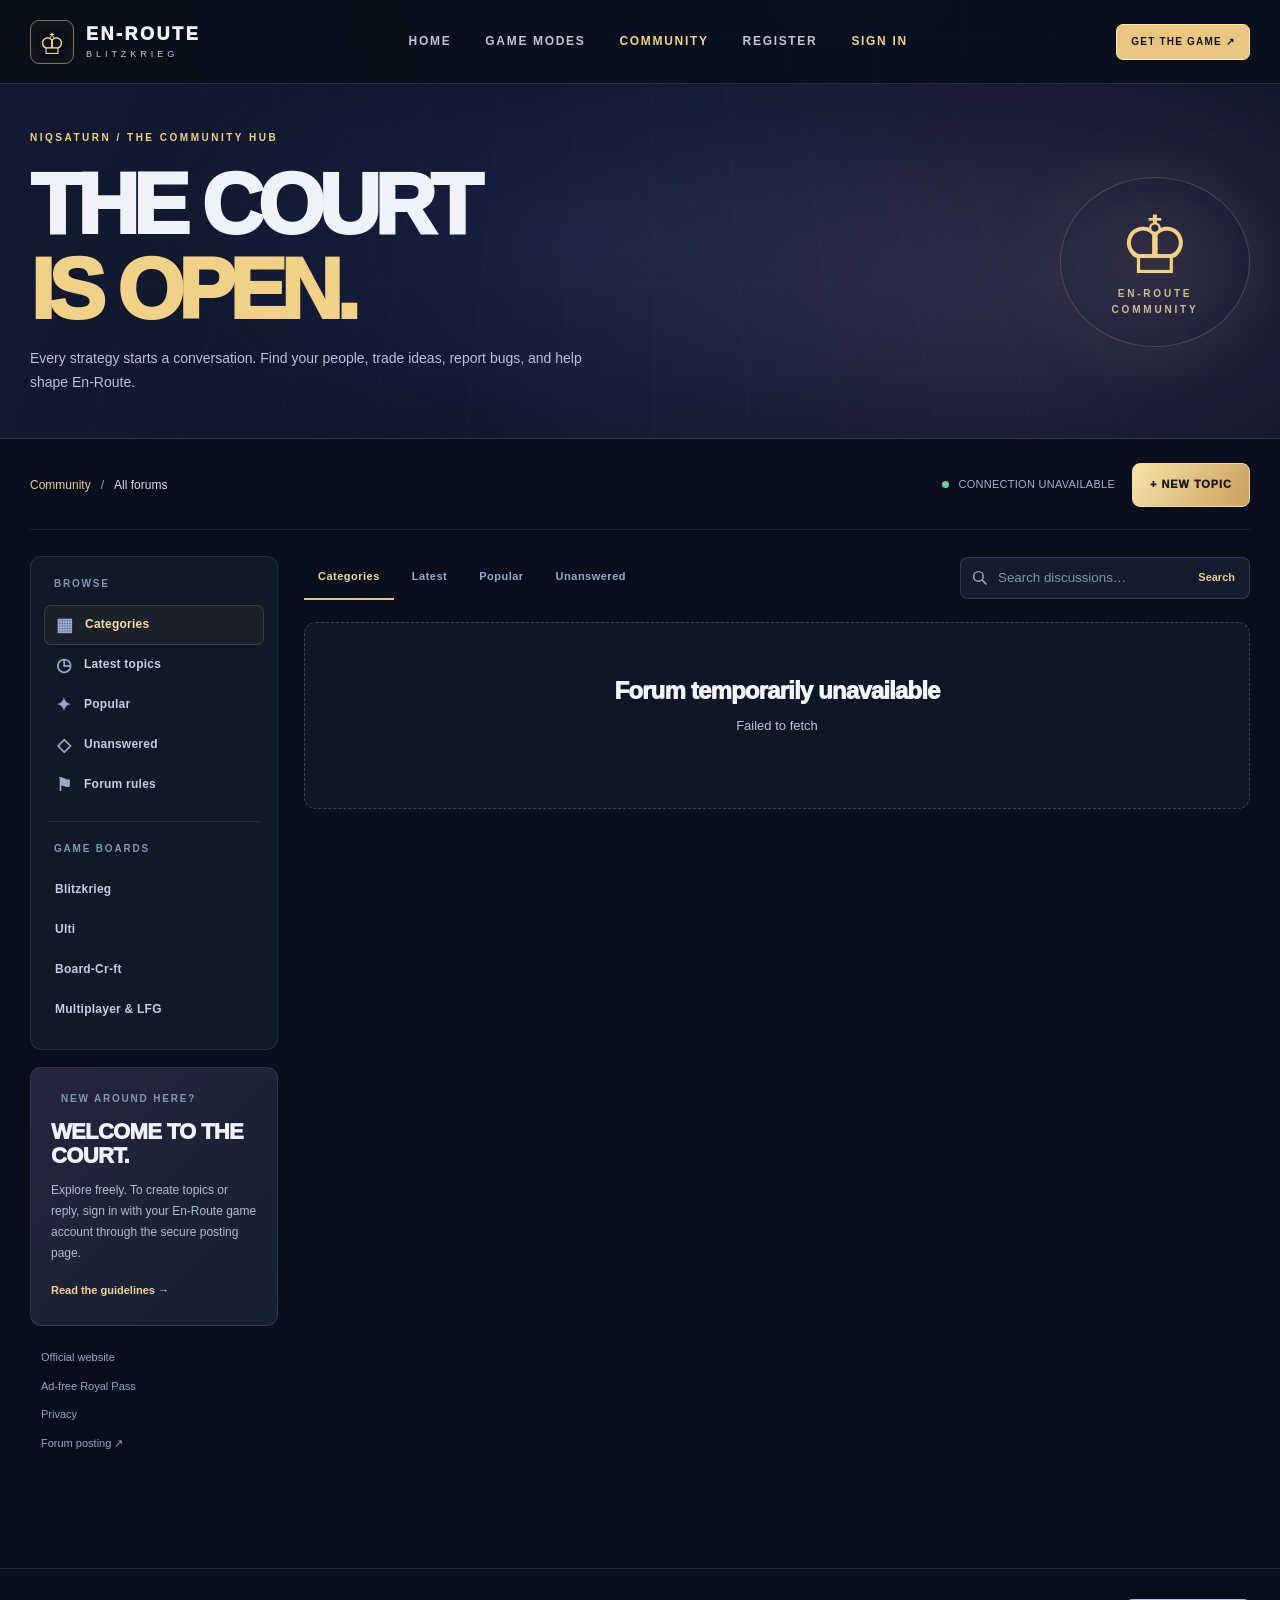
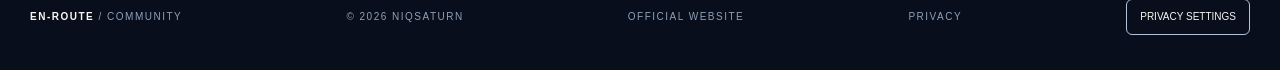
==== forum/index.html @ 425538ff "Add direct Sign in link to community navigation and refresh advertising asset version" ====
<!doctype html>
<html lang="en">
<head>
<meta charset="utf-8">
<meta name="viewport" content="width=device-width,initial-scale=1">
<meta name="theme-color" content="#080e1b">
<meta name="description" content="En-Route: Blitzkrieg community forums. Discuss chess survival, Ulti, Board-Cr-ft, multiplayer, strategy, patch notes and player support.">
<link rel="canonical" href="https://niqsaturn.github.io/forum/">
<meta property="og:type" content="website">
<meta property="og:site_name" content="En-Route: Blitzkrieg">
<meta property="og:title" content="Community Forums | En-Route: Blitzkrieg">
<meta property="og:description" content="Your next move starts a conversation. Game discussions, strategy, feedback, guides and community support.">
<meta property="og:url" content="https://niqsaturn.github.io/forum/">
<meta property="og:image" content="https://raw.githubusercontent.com/Niqsaturn/En-Route/gh-pages/assets/hero-gameplay.webp">
<title>Community Forums | En-Route: Blitzkrieg</title>
<link rel="icon" href="/assets/crown.svg" type="image/svg+xml">
<link rel="stylesheet" href="/styles.css">
<link rel="stylesheet" href="./forum.css">
<link rel="stylesheet" href="/assets/ad-placements.css">
<script defer src="/assets/ad-manager.js?v=20261123-3"></script>
<script defer src="./forum.js"></script>
</head>
<body class="community-body">
<a class="skip" href="#forum-main">Skip to discussions</a>
<header class="header">
 <div class="header-inner">
  <a class="logo" href="/" aria-label="En-Route Blitzkrieg home"><span class="logo-mark" aria-hidden="true">♔</span><span class="logo-copy"><b>EN-ROUTE</b><small>BLITZKRIEG</small></span></a>
  <nav aria-label="Main navigation"><a href="/">Home</a><a href="/#modes">Game modes</a><a class="nav-current" href="/forum/" aria-current="page">Community</a><a href="/register.html">Register</a><a href="/account/ad-free.html?return=%2Fforum%2F">Sign in</a></nav>
  <a class="forum-site-download" href="/#download-windows">GET THE GAME <span aria-hidden="true">↗</span></a>
 </div>
</header>
<main id="forum-main">
 <section class="forum-banner" aria-labelledby="forum-banner-title">
  <div class="wrap forum-banner-inner">
   <div>
    <p class="section-kicker">NIQSATURN / THE COMMUNITY HUB</p>
    <h1 id="forum-banner-title">THE COURT<br><span>IS OPEN.</span></h1>
    <p>Every strategy starts a conversation. Find your people, trade ideas, report bugs, and help shape En-Route.</p>
   </div>
   <div class="forum-banner-emblem" aria-hidden="true">♔<span>EN-ROUTE<br>COMMUNITY</span></div>
  </div>
 </section>
 <aside id="forum-ad-category" class="enroute-ad-slot enroute-ad-slot--forum-top" data-forum-ad-placement data-adsterra-zone="forum-above-categories" aria-label="Advertisement" hidden>
  <p class="enroute-ad-label">Advertisement</p>
  <div class="adsterra-slot-content" data-adsterra-mount></div>
 </aside>
 <div class="wrap forum-shell">
  <div class="forum-global-bar">
   <nav class="forum-breadcrumbs" id="forum-breadcrumbs" aria-label="Breadcrumb">
    <a href="/forum/">Community</a><span aria-hidden="true">/</span><span id="breadcrumb-current">All forums</span>
   </nav>
   <div class="forum-global-actions"><span class="forum-status" id="forum-connection" role="status">Connecting to discussions…</span><button class="forum-compose" id="forum-new-topic" type="button">+ NEW TOPIC</button></div>
  </div>
  <div class="forum-layout">
   <aside class="forum-sidebar" aria-label="Forum navigation">
    <nav class="forum-side-panel" aria-label="Discussion views">
     <p class="forum-nav-caption">BROWSE</p>
     <a href="/forum/" data-view="categories" class="forum-side-link is-active"><span aria-hidden="true">▦</span> Categories</a>
     <a href="?view=latest" data-view="latest" class="forum-side-link"><span aria-hidden="true">◷</span> Latest topics</a>
     <a href="?view=popular" data-view="popular" class="forum-side-link"><span aria-hidden="true">✦</span> Popular</a>
     <a href="?view=unanswered" data-view="unanswered" class="forum-side-link"><span aria-hidden="true">◇</span> Unanswered</a>
     <a href="?view=rules" data-view="rules" class="forum-side-link"><span aria-hidden="true">⚑</span> Forum rules</a>
     <div class="forum-side-divider"></div>
     <p class="forum-nav-caption">GAME BOARDS</p>
     <a href="?category=blitzkrieg" data-category="blitzkrieg" class="forum-side-link">Blitzkrieg</a>
     <a href="?category=ulti" data-category="ulti" class="forum-side-link">Ulti</a>
     <a href="?category=boardcraft" data-category="boardcraft" class="forum-side-link">Board-Cr-ft</a>
     <a href="?category=multiplayer" data-category="multiplayer" class="forum-side-link">Multiplayer & LFG</a>
    </nav>
    <div class="forum-side-panel forum-help">
     <p class="forum-nav-caption">NEW AROUND HERE?</p>
     <h2>WELCOME TO THE COURT.</h2>
     <p>Explore freely. To create topics or reply, sign in with your En-Route game account through the secure posting page.</p>
     <a href="?view=rules" data-view="rules">Read the guidelines <span aria-hidden="true">→</span></a>
    </div>
    <div class="forum-side-links"><a href="/">Official website</a><a href="/account/ad-free.html?return=%2Fforum%2F">Ad-free Royal Pass</a><a href="/privacy.html">Privacy</a><a href="/forum/compose.html">Forum posting ↗</a></div>
   </aside>
   <div class="forum-center">
    <div class="forum-tools">
     <div class="forum-view-tabs" role="navigation" aria-label="Topic filters">
      <a href="/forum/" data-view="categories" class="is-active">Categories</a>
      <a href="?view=latest" data-view="latest">Latest</a>
      <a href="?view=popular" data-view="popular">Popular</a>
      <a href="?view=unanswered" data-view="unanswered">Unanswered</a>
     </div>
     <form id="forum-search-form" class="forum-search" role="search" aria-label="Search community topics">
      <label for="forum-search" class="sr-only">Search topics</label>
      <svg viewBox="0 0 24 24" aria-hidden="true"><circle cx="10.5" cy="10.5" r="6.8"></circle><path d="m16 16 5 5"></path></svg>
      <input id="forum-search" name="q" type="search" maxlength="120" placeholder="Search discussions…" autocomplete="off">
      <button type="submit">Search</button>
     </form>
    </div>
    <section id="forum-content" class="forum-content" aria-live="polite" aria-busy="true">
     <div class="forum-loading"><span class="forum-loading-sigil">♔</span><p>Loading the community forum…</p></div>
    </section>
    <div id="forum-load-controls" class="forum-load-controls" hidden><button id="forum-load-more" type="button">LOAD MORE TOPICS</button></div>
   </div>
  </div>
 </div>
 <aside id="forum-ad-multiplex" class="enroute-ad-slot enroute-ad-slot--forum-bottom enroute-ad-slot--feed" data-forum-ad-placement data-adsterra-zone="forum-below-categories" aria-label="Advertisement" hidden>
  <p class="enroute-ad-label">Advertisement</p>
  <div class="adsterra-slot-content" data-adsterra-mount></div>
 </aside>
</main>
<footer class="footer wrap forum-footer"><span><strong>EN-ROUTE</strong> / COMMUNITY</span><span>© 2026 NIQSATURN</span><a href="/">OFFICIAL WEBSITE</a><a href="/privacy.html">PRIVACY</a></footer>
<dialog id="forum-compose-dialog" class="forum-compose-dialog" aria-labelledby="forum-compose-title">
 <form method="dialog" class="forum-dialog-head"><h2 id="forum-compose-title">START A DISCUSSION</h2><button type="submit" aria-label="Close new topic dialog">✕</button></form>
 <p>Choose the board that best fits your topic. Posting uses your existing En-Route game account through a secure forum endpoint.</p>
 <label for="forum-compose-category">POST IN</label>
 <select id="forum-compose-category" required></select>
 <div class="forum-posting-note">Your En-Route account is required to post. Passwords are submitted only on the separate sign-in page, not this ad-supported page.</div>
 <div class="forum-dialog-actions"><button class="forum-close-dialog" type="button">CANCEL</button><a id="forum-compose-continue" href="/forum/compose.html">CONTINUE TO POST</a></div>
</dialog>
<noscript><div class="wrap forum-noscript">JavaScript is required to browse topics on this page. You can still <a href="/">visit the official En-Route website</a>.</div></noscript>
</body>
</html>
---- styles.css ----
:root{color-scheme:dark;--bg:#080e1b;--surface:#121b2d;--text:#f6f6f3;--sub:#acbbd0;--gold:#f1d087;--faint:#d6e0ff27}
*{box-sizing:border-box}html{scroll-behavior:smooth;overflow-x:hidden}body{margin:0;background:radial-gradient(ellipse 700px 700px at 50% 10%,#25254d88,transparent 74%),radial-gradient(ellipse 800px 750px at 70% 39%,#183a6452,transparent 75%),var(--bg);color:var(--text);font:16px/1.6 "Segoe UI",Arial,sans-serif;overflow-x:hidden}body:before{content:"";position:absolute;z-index:0;pointer-events:none;inset:0 0 auto;height:1300px;background-image:repeating-linear-gradient(0deg,transparent 0 87px,#d0e1ff09 88px),repeating-linear-gradient(90deg,transparent 0 87px,#d0e1ff09 88px);mask-image:linear-gradient(#0007,transparent)}a{color:inherit;text-decoration:none}img,video{max-width:100%;display:block}h1,h2,h3,p{margin-top:0}h1,h2,h3{line-height:1;letter-spacing:-.065em;font-weight:950}.skip{position:absolute;top:-6rem;left:1rem;background:var(--gold);color:#111;padding:.6rem 1rem;z-index:99}.skip:focus{top:1rem}
.wrap{max-width:1340px;margin-left:auto;margin-right:auto;padding-left:30px;padding-right:30px;position:relative;z-index:1}
.header{position:relative;z-index:4;border-bottom:1px solid var(--faint);background:#090f1bd8}.header-inner{max-width:1370px;margin:0 auto;padding:0 30px;min-height:83px;display:flex;gap:25px;justify-content:space-between;align-items:center}.logo{display:flex;gap:12px;align-items:center}.logo-mark{display:grid;place-items:center;color:var(--gold);border:1px solid #f1d08785;border-radius:9px;width:44px;height:44px;font-size:29px;box-shadow:inset 0 0 14px #edc16f18}.logo-copy{display:flex;flex-direction:column;line-height:1.12;white-space:nowrap}.logo-copy b{font-size:18px;letter-spacing:.14em;font-weight:950}.logo-copy small{margin-top:5px;font-size:9px;letter-spacing:.44em;color:#c2cbda}.header nav{display:flex;gap:34px;font-size:12px;letter-spacing:.14em;font-weight:800;text-transform:uppercase;color:#bbc7db}.header nav a:hover,.text-action:hover,.footer a:hover{color:var(--gold)}.version{border:1px solid var(--faint);color:#b8c8dc;border-radius:80px;padding:9px 15px;white-space:nowrap;font-size:10px;letter-spacing:.13em;font-weight:900}
.hero{text-align:center;padding-top:97px}.mini-label,.section-kicker{color:var(--gold);font-size:11px;font-weight:900;letter-spacing:.22em}.mini-label{display:flex;align-items:center;justify-content:center;gap:15px}.mini-line{width:26px;height:1px;background:linear-gradient(90deg,transparent,var(--gold))}.mini-line:last-child{transform:rotate(180deg)}.hero h1{font-size:clamp(4.2rem,9vw,8.5rem);letter-spacing:-.07em;margin:28px 0 30px}.hero h1 em{font-style:normal;color:transparent;background:linear-gradient(140deg,#fff3d5,#e6c477 65%,#ae8455);background-clip:text;-webkit-background-clip:text}.intro{max-width:590px;margin:0 auto;color:#becbe0;font-size:18px;line-height:1.7}
.cta-group{display:flex;flex-direction:column;align-items:center;margin-top:36px}.primary-cta{width:min(570px,100%);min-height:110px;padding:14px 22px;border:1px solid #ffefbc;border-radius:17px;display:flex;align-items:center;gap:19px;text-align:left;color:#211807;background:linear-gradient(125deg,#fff0c7 0%,#e5bf6b 59%,#ad864e 100%);box-shadow:0 0 0 6px #f0c66e18,0 20px 75px #dca95661,inset 0 2px #fff8e5;transition:transform .2s,box-shadow .2s}.primary-cta:hover{transform:translateY(-4px);box-shadow:0 0 0 9px #f0c66e2b,0 24px 95px #e2b9688a}.primary-cta:focus-visible{outline:3px solid white;outline-offset:6px}.win-icon{width:62px;height:62px;display:grid;place-items:center;flex:none;border:1px solid #3828113b;border-radius:11px;background:#fff6dc85}.win-icon svg{width:31px;height:31px}.cta-copy{display:flex;flex:1;flex-direction:column;gap:8px;line-height:1.2}.cta-copy b{font-size:clamp(20px,2.5vw,29px);font-weight:950;letter-spacing:-.012em}.cta-copy small{font-size:11px;letter-spacing:.1em;color:#584627;font-weight:850}.cta-arrow{font-size:29px}.cta-detail{margin-top:18px;font-size:11px;color:#aebdd0;letter-spacing:.06em}.text-action{margin-top:11px;font-size:13px;font-weight:750;color:#f1dfb2;letter-spacing:.02em}.text-action span{margin-left:10px}
.hero-shot{width:min(1090px,100%);margin:70px auto 0;border:1px solid #d8e2ff55;border-radius:14px;background:#070c15;overflow:hidden;box-shadow:0 0 0 7px #e9eeff0a,0 24px 95px #000b,0 0 115px #49307735;position:relative;left:50%;transform:translateX(-50%);margin-left:0;margin-right:0}.shot-header{height:39px;display:flex;align-items:center;justify-content:space-between;gap:10px;padding:0 15px;border-bottom:1px solid var(--faint);background:#151f30;color:#b0bdd0;font-weight:900;font-size:9px;letter-spacing:.14em}.chrome-dots{display:flex;gap:6px}.chrome-dots i{width:7px;height:7px;border-radius:50%;background:#d5b270}.chrome-dots i:nth-child(2){background:#98a7bb}.chrome-dots i:nth-child(3){background:#61b5a1}.hero-shot img{width:100%;height:auto;object-fit:contain;object-position:center;aspect-ratio:8/5;margin:0 auto}.shot-footnote{max-width:1090px;display:flex;justify-content:space-between;gap:14px;margin:20px auto 0;color:#91a0b7;font-weight:850;font-size:10px;letter-spacing:.13em}.circle{display:inline-block;width:6px;height:6px;background:#76dcac;border-radius:100%;box-shadow:0 0 11px #78edb5;margin-right:8px}
.proof{display:flex;justify-content:center;align-items:center;gap:55px;margin-top:96px;margin-bottom:0;padding-top:36px;padding-bottom:36px;border-top:1px solid var(--faint);border-bottom:1px solid var(--faint)}.proof div{display:flex;flex-direction:column;gap:5px;text-align:center}.proof strong{font-size:33px;line-height:1.1;letter-spacing:-.04em;color:#f0d49c}.proof span{font-size:10px;letter-spacing:.15em;color:#a5b5cb;font-weight:800}.proof>i{display:block;height:34px;width:1px;background:var(--faint)}
.trailer{padding-top:143px}.section-title{display:flex;align-items:end;justify-content:space-between;gap:50px;margin-bottom:43px}.section-title h2{margin:14px 0 0;font-size:clamp(3.3rem,6vw,6.3rem);letter-spacing:-.055em}.section-title h2 span,.closing h2 span{color:var(--gold)}.section-title>p{max-width:320px;margin:0 0 8px;color:#b2c0d3;line-height:1.8;font-size:15px}.video-shell{padding:9px;border-radius:15px;background:#03060c;border:1px solid #d5e1ff49;box-shadow:0 24px 80px #000a}.video-shell video{width:100%;height:auto;aspect-ratio:8/5;border-radius:7px;background:#000}.video-key{display:flex;justify-content:space-between;gap:15px;margin-top:18px;color:#96a6bc;font-size:10px;font-weight:850;letter-spacing:.12em}
.modes{padding-top:151px}.mode-grid{display:grid;grid-template-columns:repeat(3,minmax(0,1fr));gap:20px}.mode-card{overflow:hidden;border-radius:14px;border:1px solid var(--faint);background:linear-gradient(145deg,#1b2740,#0f1625);transition:transform .2s,border-color .2s}.mode-card:hover{transform:translateY(-5px);border-color:#f1d08785}.mode-photo{aspect-ratio:1.35;overflow:hidden;position:relative;background:#0a1422}.mode-photo img{width:100%;height:100%;object-fit:cover;object-position:center;transition:transform .35s}.mode-card:hover .mode-photo img{transform:scale(1.045)}.mode-photo:after{content:"";position:absolute;inset:30% 0 0;background:linear-gradient(transparent,#050b16c9);pointer-events:none}.mode-photo span{position:absolute;z-index:2;left:20px;bottom:16px;color:#f1dca8;letter-spacing:.15em;font-weight:900;font-size:10px}.mode-info{padding:25px}.mode-info h3{font-size:27px;margin-bottom:12px;letter-spacing:-.045em}.mode-info p{font-size:14px;color:#abb9cb;line-height:1.8;margin:0}
.closing{text-align:center;margin-top:160px;margin-bottom:105px;padding-top:84px;padding-bottom:90px;border-top:1px solid var(--faint);border-bottom:1px solid var(--faint);background:radial-gradient(ellipse at center,#40336365,transparent 70%)}.crown{font-size:55px;color:var(--gold);display:block;margin-bottom:10px}.closing h2{font-size:clamp(3rem,6vw,6rem);margin:15px 0 20px}.closing>p:not(.section-kicker){color:#b6c3d5;margin:0 auto 32px}.closing-cta{margin:0 auto;min-height:95px;width:min(475px,100%)}.closing-cta .win-icon{width:52px;height:55px;font-size:38px}.closing-cta .cta-copy b{font-size:24px}
.footer{display:flex;align-items:center;justify-content:space-between;gap:22px;padding-top:30px;padding-bottom:35px;font-size:10px;letter-spacing:.15em;color:#8fa0b7}.footer strong{color:#f9f7f1}
@media(max-width:850px){.header nav{display:none}.header-inner{padding:0 20px;min-height:76px}.hero{padding-top:78px}.section-title{align-items:start;flex-direction:column;gap:17px}.section-title>p{max-width:520px}.proof{gap:32px}.mode-grid{grid-template-columns:repeat(2,minmax(0,1fr))}.mode-card:last-child{grid-column:1/-1}.trailer,.modes{padding-top:108px}.closing{margin-top:120px;margin-bottom:70px}}
@media(max-width:570px){.wrap{padding-left:17px;padding-right:17px}.header-inner{padding:0 16px}.logo-mark{height:38px;width:38px;font-size:26px}.logo-copy b{font-size:15px}.logo-copy small{font-size:8px}.version{font-size:8px;padding:8px}.hero{padding-top:78px}.mini-label{font-size:9px;letter-spacing:.14em;gap:9px}.mini-line{width:14px}.hero h1{font-size:clamp(3.25rem,13vw,4.8rem);margin:23px 0 27px}.intro{font-size:15px;line-height:1.75}.cta-group{margin-top:31px}.primary-cta{padding:12px;gap:13px;min-height:98px}.win-icon{width:49px;height:52px}.win-icon svg{width:26px;height:26px}.cta-copy b{font-size:19px}.cta-copy small{font-size:9px;letter-spacing:.03em}.cta-arrow{font-size:20px}.hero-shot{margin-top:58px;border-radius:10px}.shot-header{height:29px;padding:0 9px;font-size:7px}.shot-build{display:none}.shot-footnote{font-size:8px;letter-spacing:.06em}.proof{gap:13px;margin-top:70px;padding-top:26px;padding-bottom:26px}.proof strong{font-size:24px}.proof span{font-size:8px;letter-spacing:.03em}.proof>i{height:28px}.trailer,.modes{padding-top:100px}.section-title h2{font-size:clamp(2.75rem,12vw,4.6rem)}.section-title>p{font-size:14px}.video-key{font-size:8px;letter-spacing:.06em}.mode-grid{grid-template-columns:1fr}.mode-card:last-child{grid-column:auto}.mode-photo{aspect-ratio:1.55}.closing{margin-top:110px;padding-top:60px;padding-bottom:65px}.closing h2{font-size:clamp(3rem,13vw,5rem)}.footer{font-size:8px;flex-wrap:wrap}.footer span:nth-child(2){order:3;width:100%}}
@media(prefers-reduced-motion:reduce){html{scroll-behavior:auto}*,*:before,*:after{transition:none!important}}

.video-status{min-height:1.4em;margin-top:8px;color:#aab9cc;font-size:12px;text-align:center}

.signup{padding-top:145px}.signup-heading{display:grid;grid-template-columns:minmax(0,1.5fr) minmax(240px,1fr);align-items:end;gap:45px}.signup-heading h2{font-size:clamp(3.1rem,6vw,6.5rem);margin:14px 0 24px}.signup-heading h2 span{color:var(--gold)}.signup-heading p{color:#bfcce2;max-width:620px}.signup-promise{border-left:2px solid #ead18c83;padding:12px 0 12px 23px}.signup-promise strong{color:var(--gold);font-size:11px;letter-spacing:.16em}.signup-promise p{font-size:14px;margin:11px 0 0}
.signup-card{max-width:850px;margin:36px auto 0;padding:31px;border:1px solid #b6c6e753;border-radius:18px;background:linear-gradient(155deg,#1a2945,#0c1728);box-shadow:0 20px 70px #0008}.signup-card-head{display:flex;justify-content:space-between;gap:15px;border-bottom:1px solid var(--faint);padding-bottom:18px;font-size:10px;color:#e7c780;font-weight:900;letter-spacing:.16em}.signup-form{display:grid;grid-template-columns:repeat(2,minmax(0,1fr));gap:18px;margin-top:24px}.signup-field{display:flex;flex-direction:column;min-width:0;gap:7px}.signup-field label{color:#f3e5c6;font-size:12px;font-weight:800}.signup-field small{color:#9ba9bd;margin-left:6px;font-size:10px}.signup-field input{border:1px solid #7b8daa82;background:#071322;color:#fff;font:600 15px system-ui;padding:14px 13px;border-radius:9px;width:100%;min-width:0}.signup-field input:focus-visible{outline:2px solid #f5d68b;outline-offset:2px}.signup-submit{grid-column:1/-1;cursor:pointer;border:0;display:block;text-align:center;border-radius:9px;padding:15px 20px;background:linear-gradient(130deg,#ffedbc,#d8b46c);color:#191a1b;font-weight:900;letter-spacing:.08em;font-size:13px}.signup-submit:disabled{opacity:.5;cursor:wait}.signup-legal{grid-column:1/-1;margin:0;font-size:12px;color:#a3b2c7}.signup-feedback{min-height:1.8em;margin-top:10px;color:#f4d996;font-size:13px}.verify-form{grid-template-columns:1fr}.verify-form h3,.verify-form>p{grid-column:1/-1}.verify-form h3{font-size:26px;letter-spacing:.025em;margin:0}.verify-form>p{color:#b7c4d9}.signup-link{background:none;color:#ecd193;text-decoration:underline;border:0;cursor:pointer;justify-self:start;padding:3px 0}.signup-complete{padding:19px 0}.signup-complete strong{font-size:22px;color:#89d9b3}.signup-complete p{color:#b9c9dc}.signup-complete>a{margin-top:15px}.signup-form[hidden],.signup-complete[hidden]{display:none!important}@media(max-width:700px){.signup-heading{grid-template-columns:1fr}.signup-form{grid-template-columns:1fr}.signup-card{padding:20px}.signup{padding-top:90px}}@media(max-width:390px){.signup-card-head{font-size:8px;letter-spacing:.07em}}
/* Prelaunch state: visually dominant CTA, but never a broken installer link. */
.primary-cta{font:inherit;line-height:1.25}
.primary-cta--pending:disabled{cursor:not-allowed;opacity:.82}
.primary-cta--pending:disabled:hover{transform:none;box-shadow:0 0 0 6px #f0c66e18,0 20px 75px #dca95661,inset 0 2px #fff8e5}
.signup-install-note{font-size:13px;color:#d9c996;line-height:1.65;margin-top:16px}
@media (min-width:851px){.header nav a:last-child{color:#efd18b}}
@media (max-width:850px){
 .header nav{display:flex;gap:0}
 .header nav a:not(:last-child){display:none}
 .header nav a:last-child{display:inline-flex;align-items:center;justify-content:center;white-space:nowrap;color:#f5dfab;border:1px solid #edcd8770;padding:9px 12px;border-radius:999px;font-size:11px;letter-spacing:.06em}
 .version{display:none}
}
@media (max-width:390px){
 .header-inner{gap:12px}
 .logo{gap:7px}
 .header nav a:last-child{padding:8px 9px;font-size:10px}
}

/* Pre-release status: a visually prominent announcement, never a clickable download CTA. */
.coming-soon-sign{cursor:default;user-select:text}
.primary-cta.coming-soon-sign:hover{transform:none;box-shadow:0 0 0 6px #f0c66e18,0 20px 75px #dca95661,inset 0 2px #fff8e5}
.coming-soon-sign .cta-copy b{letter-spacing:.06em}
.coming-soon-mark{color:#3b2a14;font-size:34px;font-weight:800}
.coming-soon-spark{color:#6b5127;font-size:27px;flex:none}
@media(max-width:570px){.coming-soon-mark{font-size:29px}.coming-soon-spark{font-size:22px}}
---- forum/forum.css ----
/* En-Route Community — desktop-first forum UI with responsive category navigation */
.community-body{background:radial-gradient(ellipse 950px 500px at 67% 0%,#232e5375,transparent 85%),#080e1b;color:#f0f2fa}
.community-body:before{height:740px}
.community-body .header{position:relative}
.community-body .header nav .nav-current{color:var(--gold)}
.community-body .header .forum-site-download{flex:none;color:#101522;background:#eac781;border:1px solid #ffe9b3;padding:9px 14px;border-radius:7px;font-size:10px;letter-spacing:.12em;font-weight:900;white-space:nowrap}
.community-body a:focus-visible,.community-body button:focus-visible,.community-body input:focus-visible,.community-body select:focus-visible{outline:3px solid #f6d38b;outline-offset:3px}
.community-body button{cursor:pointer;font:inherit}
.community-body button[disabled]{cursor:not-allowed;opacity:.55}
.sr-only{position:absolute!important;width:1px!important;height:1px!important;padding:0!important;margin:-1px!important;overflow:hidden!important;clip:rect(0,0,0,0)!important;white-space:nowrap!important;border:0!important}
.forum-banner{position:relative;isolation:isolate;overflow:hidden;border-bottom:1px solid #c5d6fc2b;background:radial-gradient(ellipse 65% 130% at 79% 56%,#50466d79,transparent 70%),radial-gradient(ellipse 45% 90% at 45% 45%,#202f6070,transparent 75%),linear-gradient(110deg,#111a31,#0b1022)}
.forum-banner:before{content:"";position:absolute;inset:0;opacity:.28;background-image:linear-gradient(#9daed00c 1px,transparent 1px),linear-gradient(90deg,#9daed00c 1px,transparent 1px);background-size:65px 65px;transform:perspective(420px) rotateX(16deg) scale(1.3)}
.forum-banner-inner{display:flex;align-items:center;justify-content:space-between;gap:30px;min-height:262px;padding-top:46px;padding-bottom:44px}
.forum-banner .section-kicker{font-size:10px;letter-spacing:.25em;margin-bottom:16px}
.forum-banner h1{font-size:clamp(3rem,6.7vw,5.6rem);line-height:.99;letter-spacing:-.07em;margin:0 0 15px}
.forum-banner h1 span{color:var(--gold)}
.forum-banner p:not(.section-kicker){max-width:580px;line-height:1.7;font-size:14px;color:#b5c3db;margin:0}
.forum-banner-emblem{flex:0 0 190px;height:170px;display:flex;flex-direction:column;align-items:center;justify-content:center;border:1px solid #eed4a938;border-radius:50%;background:radial-gradient(ellipse,#f1d08711,transparent 75%);box-shadow:0 0 80px #eec78417;color:#f1d087;font-size:80px;line-height:1}
.forum-banner-emblem span{font-size:10px;text-align:center;letter-spacing:.28em;color:#d2bd8d;line-height:1.6;font-weight:900}
.forum-shell{padding-top:24px;padding-bottom:110px}
.forum-global-bar{display:flex;align-items:center;justify-content:space-between;flex-wrap:wrap;gap:16px;padding:0 0 22px;border-bottom:1px solid #afc3ed1f}
.forum-breadcrumbs{display:flex;align-items:center;gap:10px;font-size:12px;color:#94a6c4}
.forum-breadcrumbs a{color:#e9cc90}
.forum-breadcrumbs span:last-child{color:#d8ddeb;max-width:360px;overflow:hidden;text-overflow:ellipsis;white-space:nowrap}
.forum-global-actions{display:flex;gap:17px;align-items:center}
.forum-status{font-size:11px;color:#a2b6cc;letter-spacing:.025em}
.forum-status:before{content:"";display:inline-block;width:7px;height:7px;background:#6dcba4;margin-right:9px;border-radius:50%}
.forum-compose,.forum-dialog-actions a{padding:12px 17px;background:linear-gradient(120deg,#f8e3a6,#caa05e);border:1px solid #f7daa0;border-radius:8px;color:#1d1a13;font-weight:950!important;letter-spacing:.085em;font-size:11px!important;white-space:nowrap;text-align:center}
.forum-compose:hover,.forum-dialog-actions a:hover{filter:brightness(1.08)}
.forum-layout{display:grid;grid-template-columns:248px minmax(0,1fr);gap:26px;margin-top:26px;align-items:start}
.forum-sidebar{display:flex;flex-direction:column;gap:17px}
.forum-side-panel{border:1px solid #b7c9e020;border-radius:11px;background:#111b2cdb;padding:19px 13px}
.forum-nav-caption{font-size:10px;font-weight:900;letter-spacing:.18em;color:#8397b5;margin:0 10px 13px}
.forum-side-link{display:flex;align-items:center;gap:11px;min-height:40px;border-radius:7px;padding:9px 11px;color:#c4cee0;font-size:12px;letter-spacing:.02em;font-weight:750}
.forum-side-link span{width:18px;text-align:center;font-size:18px;line-height:1;color:#97a9c9}
.forum-side-link:hover{background:#283a54;color:#fff}
.forum-side-link.is-active{color:#f6dea2;background:#342e335e;border:1px solid #b89d603d}
.forum-side-divider{border-top:1px solid #afbfdf21;margin:16px 4px 19px}
.forum-help{padding:23px 20px;background:linear-gradient(135deg,#26243d,#142131)}
.forum-help h2{font-size:22px;letter-spacing:-.03em;line-height:1.1;margin:0 0 12px}
.forum-help p:not(.forum-nav-caption){font-size:12px;line-height:1.75;color:#afbdd2}
.forum-help a{color:#f0d38f;font-size:11px;font-weight:850}
.forum-side-links{display:flex;flex-direction:column;gap:11px;padding:6px 11px;color:#92a9c7;font-size:11px}
.forum-side-links a:hover{color:#f6daa0}
.forum-center{min-width:0}
.forum-tools{display:flex;justify-content:space-between;align-items:center;gap:20px;margin-bottom:22px}
.forum-view-tabs{display:flex;gap:4px;overflow-x:auto;white-space:nowrap;flex-shrink:1}
.forum-view-tabs a{padding:12px 14px;font-size:11px;font-weight:850;letter-spacing:.045em;color:#96a9c7;border-bottom:2px solid transparent}
.forum-view-tabs a:hover{color:#f2e0bb}
.forum-view-tabs a.is-active{color:#f2db9c;border-color:#e3c27c}
.forum-search{display:flex;align-items:center;flex:0 1 290px;min-width:185px;border:1px solid #b3c6df30;background:#121d30;border-radius:8px;min-height:42px;padding:0 10px;gap:8px}
.forum-search:focus-within{border-color:#cdb178}
.forum-search svg{height:17px;width:17px;flex:none;fill:none;stroke:#9caecb;stroke-width:2;stroke-linecap:round}
.forum-search input{color:#e5ecf7;min-width:0;width:100%;background:transparent;border:0;outline:0!important;font:12px/1.5 inherit}
.forum-search input::placeholder{color:#8294af}
.forum-search button{background:none;border:0;padding:4px;color:#e9c98f;font-size:11px;font-weight:900}
.forum-content{min-height:400px}
.forum-section-title{display:flex;align-items:end;justify-content:space-between;gap:16px;margin:12px 0 20px}
.forum-section-title h2{font-size:28px;letter-spacing:-.042em;line-height:1.1;margin:0}
.forum-section-title p{color:#94a8c3;margin:8px 0 0;font-size:12px}
.forum-section-title a{color:#e5c988;font-size:11px;white-space:nowrap}
.forum-heading-kicker{font-size:10px;letter-spacing:.15em;font-weight:950;color:#c6aa77;margin:0 0 8px}
.forum-category-groups{display:flex;flex-direction:column;gap:26px}
.forum-category-grid{display:grid;grid-template-columns:repeat(2,minmax(0,1fr));gap:12px}
.forum-category-card{display:flex;min-width:0;min-height:124px;gap:15px;padding:21px 17px;border-radius:12px;border:1px solid #bac8e22a;background:linear-gradient(145deg,#192840,#101a2b);transition:border-color .18s,transform .18s}
.forum-category-card:hover{border-color:#e9c78289;transform:translateY(-3px)}
.forum-category-glyph{flex:0 0 39px;height:39px;display:grid;place-items:center;border-radius:9px;background:#e5c57a18;border:1px solid #d8be7a35;color:#e8d093;font-size:21px}
.forum-category-copy{min-width:0;flex:1}
.forum-category-name{display:block;line-height:1.25;margin-bottom:8px;font-size:15px;font-weight:920;letter-spacing:-.015em;color:#f0f3fb}
.forum-category-description{color:#a5b5ca;font-size:11px;line-height:1.6;display:block}
.forum-category-count{display:block;color:#f0dba0;font-size:10px;margin-top:9px;font-weight:800}
.forum-topic-list{border:1px solid #b9c6e02a;background:#111b2c;border-radius:12px;overflow:hidden}
.forum-topic-heading{display:flex;align-items:center;justify-content:space-between;background:#1b293f;padding:12px 20px;color:#9ab0cc;font-size:10px;letter-spacing:.12em;font-weight:950}
.forum-topic-row{display:flex;gap:15px;align-items:center;padding:17px 18px;border-top:1px solid #9bb2d621;transition:background .15s}
.forum-topic-row:hover{background:#20304a}
.forum-avatar{width:39px;height:39px;border-radius:10px;background:#374862;color:#f1dcaa;display:grid;place-items:center;flex:0 0 39px;overflow:hidden;font-size:19px;font-weight:900}
.forum-avatar img{width:100%;height:100%;object-fit:cover}
.forum-topic-body{min-width:0;flex:1}
.forum-topic-title{color:#f4f6ff;font-size:14px;font-weight:850;line-height:1.5;display:inline-block}
.forum-topic-title:hover{color:#f5d992}
.forum-topic-meta{display:flex;align-items:center;gap:9px;flex-wrap:wrap;color:#8fa2bd;font-size:10px;margin-top:6px}
.forum-topic-meta a{color:#d0af77}
.forum-pill{display:inline-block;padding:2px 7px;border-radius:4px;font-size:9px;font-weight:900;letter-spacing:.06em;border:1px solid #cbba8649;color:#ead7a0;background:#e5c27b0e}
.forum-pill.is-pinned{border-color:#dfc17e7d;color:#ffe0a1}
.forum-pill.is-closed{border-color:#7cae9c62;color:#a6dbbe}
.forum-topic-stat{text-align:right;min-width:70px;color:#9cadbf;font-size:10px;line-height:1.45}
.forum-topic-stat strong{display:block;color:#e4eaf7;font-size:14px}
.forum-empty,.forum-loading,.forum-error{padding:56px 22px;text-align:center;border:1px dashed #aab8d84c;border-radius:12px;background:#111c2bb3;color:#b6c5d8}
.forum-empty h3,.forum-error h3{font-size:24px;letter-spacing:-.035em;color:#f2f4f9;margin:0 0 12px}
.forum-empty p,.forum-error p{max-width:520px;margin:0 auto 15px;font-size:13px;line-height:1.75}
.forum-empty a,.forum-error a{color:#f1d494;text-decoration:underline}
.forum-loading{display:flex;flex-direction:column;gap:10px;align-items:center}
.forum-loading-sigil{font-size:44px;color:#eed097}
.forum-load-controls{text-align:center;padding:22px 0}
.forum-load-controls[hidden]{display:none}
.forum-load-controls button,.forum-return{padding:11px 24px;border:1px solid #c4ac79;border-radius:8px;background:#253248;color:#f1d79e;font-size:11px;font-weight:900;letter-spacing:.07em}
.forum-topic-article{border:1px solid #b9c6e02a;background:#111b2c;border-radius:12px;overflow:hidden}
.forum-topic-article header{padding:27px 28px 22px;border-bottom:1px solid #b9c6e025}
.forum-topic-article h2{font-size:clamp(24px,3.2vw,37px);letter-spacing:-.042em;line-height:1.15;margin:12px 0}
.forum-topic-entry{padding:26px 28px;border-bottom:1px solid #b9c6e024}
.forum-topic-author{display:flex;align-items:center;gap:12px;color:#bed1e9;font-size:12px;margin-bottom:18px}
.forum-topic-author .forum-avatar{width:36px;height:36px;flex-basis:36px}
.forum-topic-author .forum-author-name{font-weight:900;color:#ead19a}
.forum-topic-author time{color:#91a7c0}
.forum-topic-prose{white-space:pre-wrap;overflow-wrap:anywhere;font:13px/1.85 "Segoe UI",Arial,sans-serif;color:#d6e0ed}
.forum-topic-cta{display:flex;align-items:center;gap:12px;flex-wrap:wrap;padding:20px 27px;background:#172337}
.forum-topic-cta a{padding:10px 16px;background:#e9cc8e;color:#1d1b15;border-radius:7px;font-size:11px;font-weight:950}
.forum-topic-cta span{color:#9eafc7;font-size:11px}
.forum-topic-replies{margin-top:28px}
.forum-topic-reply{margin-top:12px;border:1px solid #aebfdd29;background:#111b2c;border-radius:10px;padding:20px 23px}
.forum-topic-reply .forum-topic-author{margin-bottom:12px}
.forum-split-section{margin-top:35px}
.forum-split-section:first-child{margin-top:0}
.forum-rules{border:1px solid #b7c8dc31;background:#131e31;border-radius:13px;padding:32px;line-height:1.8;color:#c4d0e1}
.forum-rules h2{font-size:27px;color:#f8f2e2;letter-spacing:-.035em;margin:0 0 22px}
.forum-rules h3{font-size:16px;color:#f3d79e;letter-spacing:0;margin:25px 0 8px}
.forum-rules p,.forum-rules li{font-size:13px;line-height:1.85}
.forum-rules ul{padding-left:21px}
.forum-rules a{color:#f0d296;text-decoration:underline}
.forum-compose-dialog{max-width:520px;width:calc(100% - 28px);border:1px solid #d6bb7a80;background:#121c2f;color:#f2f5fd;padding:28px;border-radius:16px;box-shadow:0 40px 120px #000d}
.forum-compose-dialog::backdrop{background:#020510d9}
.forum-dialog-head{display:flex;align-items:center;justify-content:space-between;gap:15px;margin-bottom:14px}
.forum-dialog-head h2{font-size:25px;letter-spacing:-.04em;margin:0}
.forum-dialog-head button{background:transparent;border:1px solid #8397ae66;color:#b4c5db;border-radius:8px;width:37px;height:37px}
.forum-compose-dialog p,.forum-posting-note{font-size:12px;line-height:1.8;color:#b2c0d5}
.forum-compose-dialog label{display:block;margin:21px 0 9px;color:#f0d39c;font-size:10px;font-weight:900;letter-spacing:.13em}
.forum-compose-dialog select{width:100%;padding:13px;border:1px solid #b9c8df55;border-radius:8px;color:#fff;background:#24324a;font-size:13px}
.forum-posting-note{margin:19px 0;border-left:2px solid #d8bd7f;padding-left:13px}
.forum-dialog-actions{display:flex;align-items:center;justify-content:space-between;gap:15px}
.forum-close-dialog{background:transparent;color:#a6bad0;padding:11px;border:0;font-size:11px;font-weight:900}
.forum-footer{border-top:1px solid #a3b4d02c}
.forum-noscript{padding:20px;color:#fee5ad}
@media(max-width:1120px){.forum-layout{grid-template-columns:210px minmax(0,1fr);gap:20px}.forum-category-grid{gap:10px}.forum-category-card{padding:17px 12px;gap:10px}.forum-tools{flex-wrap:wrap}.forum-search{flex:1 1 260px}}
@media(max-width:860px){.community-body .header nav{display:flex;gap:13px;font-size:10px;flex-wrap:wrap}.community-body .header .version{display:none}.forum-layout{display:flex;flex-direction:column}.forum-sidebar{width:100%;display:flex;flex-direction:row;flex-wrap:wrap}.forum-side-panel:first-child{flex:1 1 100%;display:flex;flex-wrap:wrap;align-items:center;gap:3px;padding:11px}.forum-side-panel:first-child .forum-side-divider,.forum-side-panel:first-child .forum-nav-caption{display:none}.forum-side-link{font-size:11px;min-height:35px}.forum-help{flex:1 1 50%}.forum-side-links{justify-content:center}.forum-center{width:100%}.forum-banner-emblem{flex-basis:135px;width:135px;height:135px;font-size:57px}.forum-banner-emblem span{font-size:8px}}
@media(max-width:600px){.community-body .header-inner{flex-wrap:wrap;justify-content:space-between;min-height:70px;padding-top:10px;padding-bottom:10px;gap:7px}.community-body .header nav{order:3;width:100%;justify-content:space-between;padding:6px 0;gap:7px}.community-body .header .forum-site-download{font-size:9px;padding:8px}.forum-banner-inner{min-height:0;padding-top:47px;padding-bottom:38px}.forum-banner h1{font-size:clamp(2.9rem,12vw,4.1rem)}.forum-banner-emblem{display:none}.forum-banner p:not(.section-kicker){font-size:13px}.forum-shell{padding-top:13px}.forum-global-bar{align-items:stretch}.forum-global-actions{width:100%;justify-content:space-between}.forum-status{font-size:10px}.forum-layout{margin-top:14px;gap:17px}.forum-sidebar{gap:11px}.forum-side-panel:first-child{display:flex;overflow:auto;flex-wrap:nowrap;white-space:nowrap}.forum-side-link{padding:9px 9px;flex:none}.forum-help,.forum-side-links{display:none}.forum-tools{gap:10px}.forum-view-tabs{width:100%;justify-content:space-between}.forum-view-tabs a{padding:8px 6px;font-size:10px}.forum-search{flex:1 1 100%}.forum-category-grid{grid-template-columns:1fr}.forum-category-card{min-height:97px;padding:17px}.forum-section-title h2{font-size:24px}.forum-topic-row{padding:15px 11px;gap:10px}.forum-avatar{width:32px;height:32px;flex-basis:32px}.forum-topic-title{font-size:13px}.forum-topic-stat{min-width:45px;font-size:9px}.forum-topic-stat strong{font-size:12px}.forum-topic-article header,.forum-topic-entry{padding:22px 15px}.forum-topic-cta{padding:17px}.forum-topic-reply{padding:16px}.forum-rules{padding:21px}.forum-footer{flex-wrap:wrap;justify-content:center}}
@media(prefers-reduced-motion:reduce){.forum-category-card,.forum-topic-row,.forum-compose{transition:none}}
---- assets/ad-placements.css ----
/* Adsterra reserved placements: inactive until approved publisher codes are supplied. */
.enroute-ad-slot{width:100%;box-sizing:border-box;max-width:1180px;margin:56px auto;padding:16px 26px 12px;border-top:1px solid rgba(201,217,250,.15);color:#8d9db7;clear:both}
.enroute-ad-slot[hidden]{display:none!important}
.enroute-ad-label{font:600 10px/1.4 system-ui,sans-serif;letter-spacing:.13em;text-transform:uppercase;text-align:center;margin:0 0 14px;color:#9da9bb}
.enroute-ad-slot .adsterra-slot-content{display:block;width:100%;min-width:0;overflow:hidden}
.enroute-ad-slot--feed{max-width:1020px;margin-top:76px;margin-bottom:64px}
.enroute-ad-slot--forum-top{margin-top:26px;margin-bottom:24px}
.enroute-ad-slot--forum-bottom{margin-top:35px;margin-bottom:72px}
@media(max-width:650px){.enroute-ad-slot{padding:13px 16px 8px;margin-top:36px;margin-bottom:34px}.enroute-ad-slot--forum-top{margin-top:14px;margin-bottom:15px}.enroute-ad-slot--feed{margin-top:45px}}
@media(prefers-reduced-motion:reduce){.enroute-ad-slot{scroll-behavior:auto}}

/* Manual display inventory and unobtrusive privacy controls. */
.enroute-google-slot{max-width:970px;margin:64px auto 0;padding:16px 12px 12px}
.google-ad-anchor{min-height:1px;margin:0 auto;width:min(100%,1180px)}
.enroute-google-slot [data-google-mount]{width:100%;min-width:0;max-width:100%;overflow:hidden}
.enroute-google-slot ins.adsbygoogle{display:block;width:100%;min-height:90px}
ins.adsbygoogle[data-ad-status="unfilled"]{display:none!important}
.enroute-ad-consent[hidden]{display:none!important}
.enroute-ad-consent{position:relative;z-index:2;max-width:1000px;margin:30px auto;padding:16px 20px;border:1px solid #7186a4;border-radius:10px;background:#142237;display:flex;align-items:center;justify-content:space-between;gap:18px;color:#e8edf8;font:14px/1.6 system-ui}
.enroute-ad-consent strong{color:#f1d087;font-size:14px}.enroute-ad-consent p{margin:4px 0 0}.enroute-ad-consent a{text-decoration:underline}
.enroute-consent-actions{display:flex;gap:10px;flex-wrap:wrap}
.enroute-ad-consent button,.enroute-privacy-toggle{font:700 12px system-ui;min-height:40px;padding:9px 13px;border:1px solid #b4c3db;border-radius:6px;background:#1d2d45;color:#f6f6f3;cursor:pointer;white-space:nowrap}
.enroute-ad-consent button:focus-visible,.enroute-privacy-toggle:focus-visible{outline:2px solid #f1d087;outline-offset:3px}
.enroute-privacy-toggle{background:transparent;min-height:36px;font-size:10px}
@media(max-width:650px){.enroute-google-slot{margin:40px auto 0;padding:12px 10px}.enroute-ad-consent{margin:24px 17px;flex-direction:column;align-items:stretch}.enroute-consent-actions button{flex:1}}
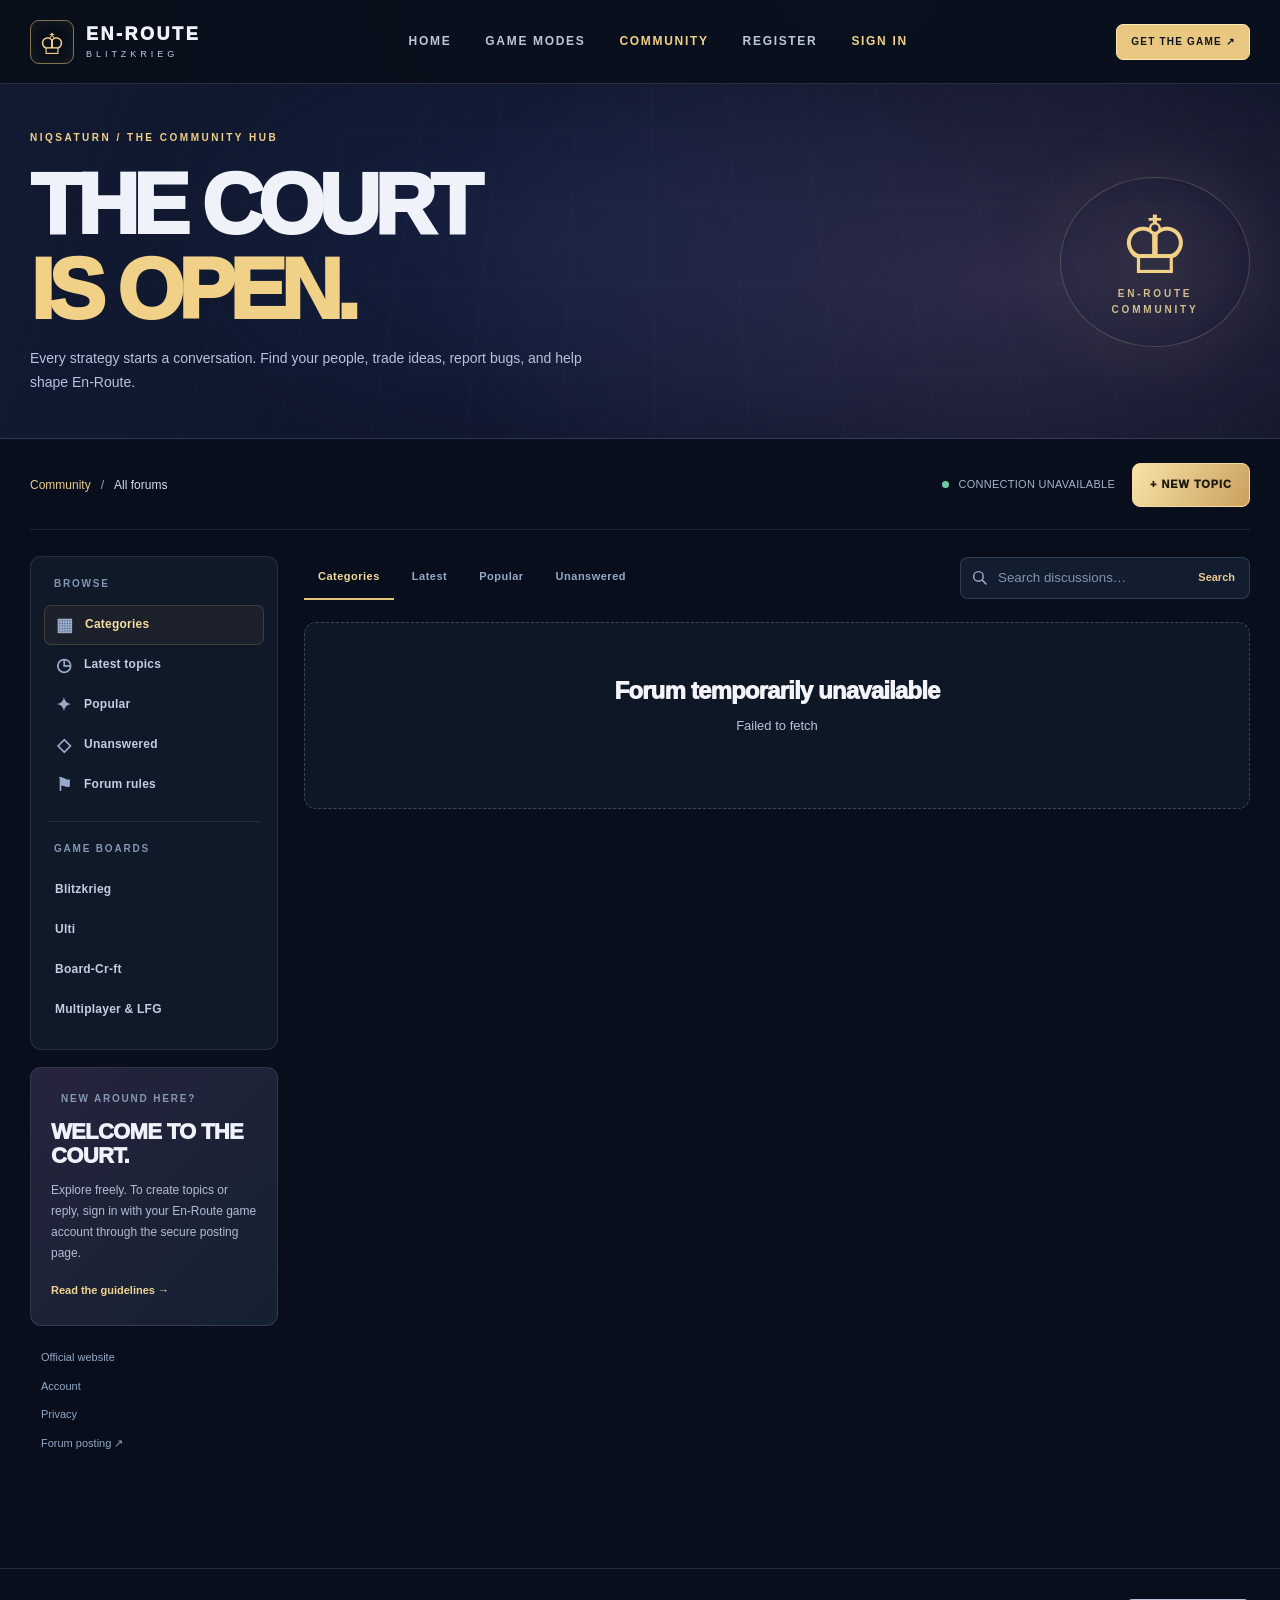
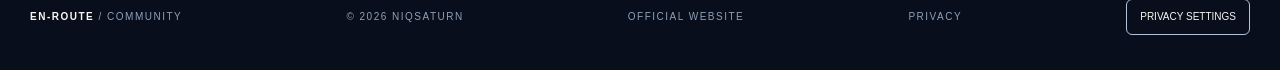
==== commit 5041f309: "Unify homepage and forum navigation with isolated homepage sign-in" ====
--- a/forum/index.html
+++ b/forum/index.html
@@ -17,7 +17,8 @@
 <link rel="stylesheet" href="/styles.css">
 <link rel="stylesheet" href="./forum.css">
 <link rel="stylesheet" href="/assets/ad-placements.css">
-<script defer src="/assets/ad-manager.js?v=20261123-3"></script>
+<script defer src="/assets/ad-manager.js?v=20261124"></script>
+<script defer src="/assets/account-navigation.js?v=20261124"></script>
 <script defer src="./forum.js"></script>
 </head>
 <body class="community-body">
@@ -25,7 +26,7 @@
 <header class="header">
  <div class="header-inner">
   <a class="logo" href="/" aria-label="En-Route Blitzkrieg home"><span class="logo-mark" aria-hidden="true">♔</span><span class="logo-copy"><b>EN-ROUTE</b><small>BLITZKRIEG</small></span></a>
-  <nav aria-label="Main navigation"><a href="/">Home</a><a href="/#modes">Game modes</a><a class="nav-current" href="/forum/" aria-current="page">Community</a><a href="/register.html">Register</a><a href="/account/ad-free.html?return=%2Fforum%2F">Sign in</a></nav>
+  <nav aria-label="Main navigation"><a href="/">Home</a><a href="/#modes">Game modes</a><a class="nav-current" href="/forum/" aria-current="page">Community</a><a href="/register.html">Register</a></nav>
   <a class="forum-site-download" href="/#download-windows">GET THE GAME <span aria-hidden="true">↗</span></a>
  </div>
 </header>
@@ -73,7 +74,7 @@
      <p>Explore freely. To create topics or reply, sign in with your En-Route game account through the secure posting page.</p>
      <a href="?view=rules" data-view="rules">Read the guidelines <span aria-hidden="true">→</span></a>
     </div>
-    <div class="forum-side-links"><a href="/">Official website</a><a href="/account/ad-free.html?return=%2Fforum%2F">Ad-free Royal Pass</a><a href="/privacy.html">Privacy</a><a href="/forum/compose.html">Forum posting ↗</a></div>
+    <div class="forum-side-links"><a href="/">Official website</a><a href="/?signin=1&return=%2Fforum%2F">Account</a><a href="/privacy.html">Privacy</a><a href="/forum/compose.html">Forum posting ↗</a></div>
    </aside>
    <div class="forum-center">
     <div class="forum-tools">
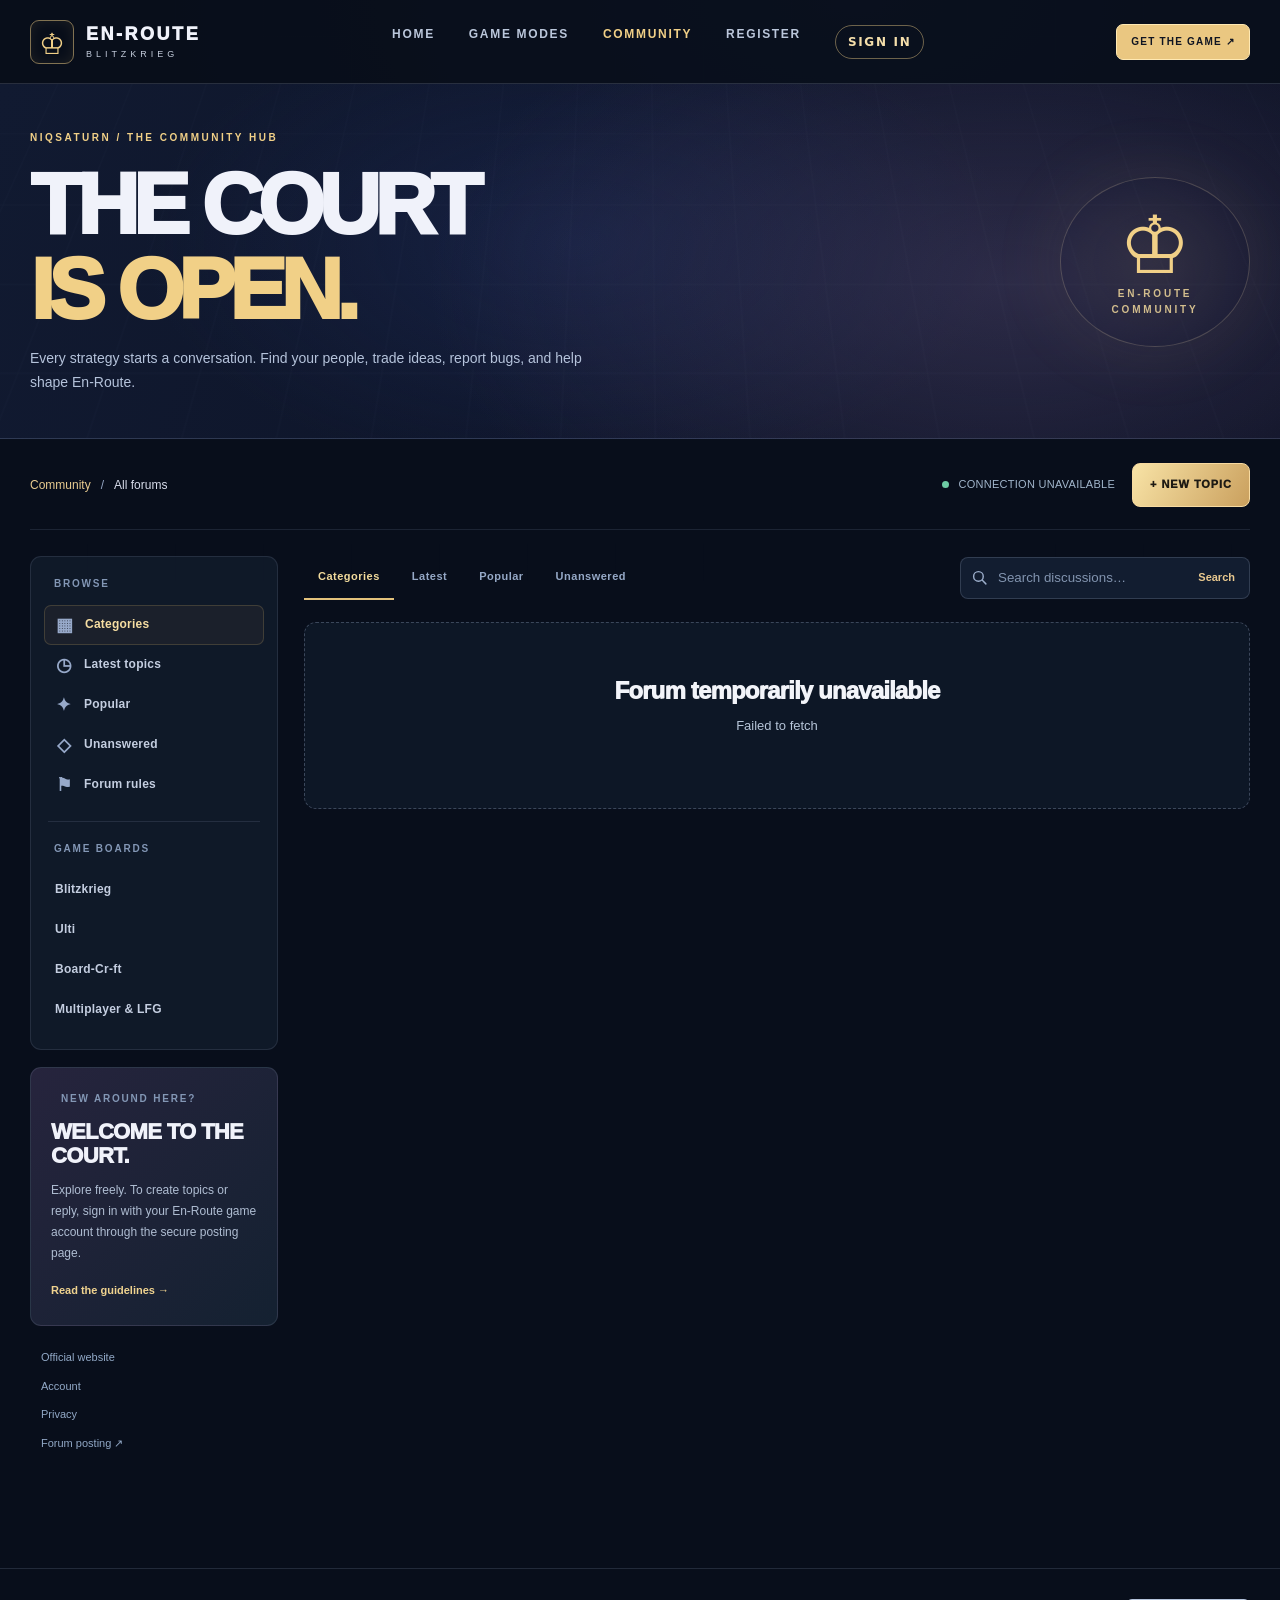
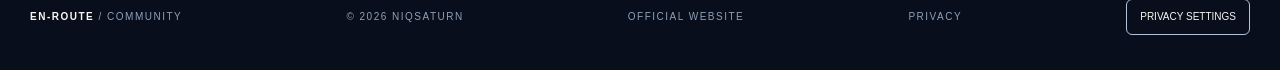
==== commit 30e50722: "Use shared responsive account menu and non-JavaScript sign-in fallback" ====
--- a/forum/index.html
+++ b/forum/index.html
@@ -14,11 +14,11 @@
 <meta property="og:image" content="https://raw.githubusercontent.com/Niqsaturn/En-Route/gh-pages/assets/hero-gameplay.webp">
 <title>Community Forums | En-Route: Blitzkrieg</title>
 <link rel="icon" href="/assets/crown.svg" type="image/svg+xml">
-<link rel="stylesheet" href="/styles.css">
+<link rel="stylesheet" href="/styles.css?v=20261124-2">
 <link rel="stylesheet" href="./forum.css">
 <link rel="stylesheet" href="/assets/ad-placements.css">
 <script defer src="/assets/ad-manager.js?v=20261124"></script>
-<script defer src="/assets/account-navigation.js?v=20261124"></script>
+<script defer src="/assets/account-navigation.js?v=20261124-2"></script>
 <script defer src="./forum.js"></script>
 </head>
 <body class="community-body">
@@ -26,7 +26,7 @@
 <header class="header">
  <div class="header-inner">
   <a class="logo" href="/" aria-label="En-Route Blitzkrieg home"><span class="logo-mark" aria-hidden="true">♔</span><span class="logo-copy"><b>EN-ROUTE</b><small>BLITZKRIEG</small></span></a>
-  <nav aria-label="Main navigation"><a href="/">Home</a><a href="/#modes">Game modes</a><a class="nav-current" href="/forum/" aria-current="page">Community</a><a href="/register.html">Register</a></nav>
+  <nav aria-label="Main navigation"><a href="/">Home</a><a href="/#modes">Game modes</a><a class="nav-current" href="/forum/" aria-current="page">Community</a><a href="/register.html">Register</a><a data-enroute-account-nav href="/?signin=1&amp;return=%2Fforum%2F">Sign in</a></nav>
   <a class="forum-site-download" href="/#download-windows">GET THE GAME <span aria-hidden="true">↗</span></a>
  </div>
 </header>
--- a/styles.css
+++ b/styles.css
@@ -43,3 +43,13 @@
 .coming-soon-mark{color:#3b2a14;font-size:34px;font-weight:800}
 .coming-soon-spark{color:#6b5127;font-size:27px;flex:none}
 @media(max-width:570px){.coming-soon-mark{font-size:29px}.coming-soon-spark{font-size:22px}}
+
+
+/* Shared account menu; keep the identity and sign-in visible at mobile widths. */
+.header nav [data-enroute-account-nav]{display:inline-flex;align-items:center;position:relative;flex-shrink:0}
+.header nav [data-enroute-account-nav] a,.header nav [data-enroute-account-nav] summary{display:inline-flex;align-items:center;justify-content:center;gap:6px;white-space:nowrap;color:#f5dfab;border:1px solid #edcd8770;padding:9px 12px;border-radius:999px;font:700 12px system-ui;cursor:pointer;text-decoration:none}
+.header nav [data-enroute-account-nav] summary::after{content:'▾';font-size:10px}
+.header nav .enroute-account-actions{position:absolute;right:0;top:calc(100% + 8px);min-width:148px;background:#111d30;border:1px solid #6e809c;border-radius:9px;padding:6px;box-shadow:0 8px 30px #0007;z-index:12}
+.header nav .enroute-account-actions a,.header nav .enroute-account-actions button{display:block!important;width:100%;text-align:left;padding:11px 12px;border:0;border-radius:5px;color:#f2e8d0;background:none;font:650 13px system-ui;text-decoration:none;cursor:pointer}
+.header nav .enroute-account-actions a:hover,.header nav .enroute-account-actions button:hover{background:#263850}
+@media(max-width:850px){.header nav{display:flex!important;gap:0}.header nav>a:not([data-enroute-account-nav]){display:none!important}.header nav [data-enroute-account-nav] a,.header nav [data-enroute-account-nav] summary{font-size:11px;max-width:145px;overflow:hidden;text-overflow:ellipsis}}
